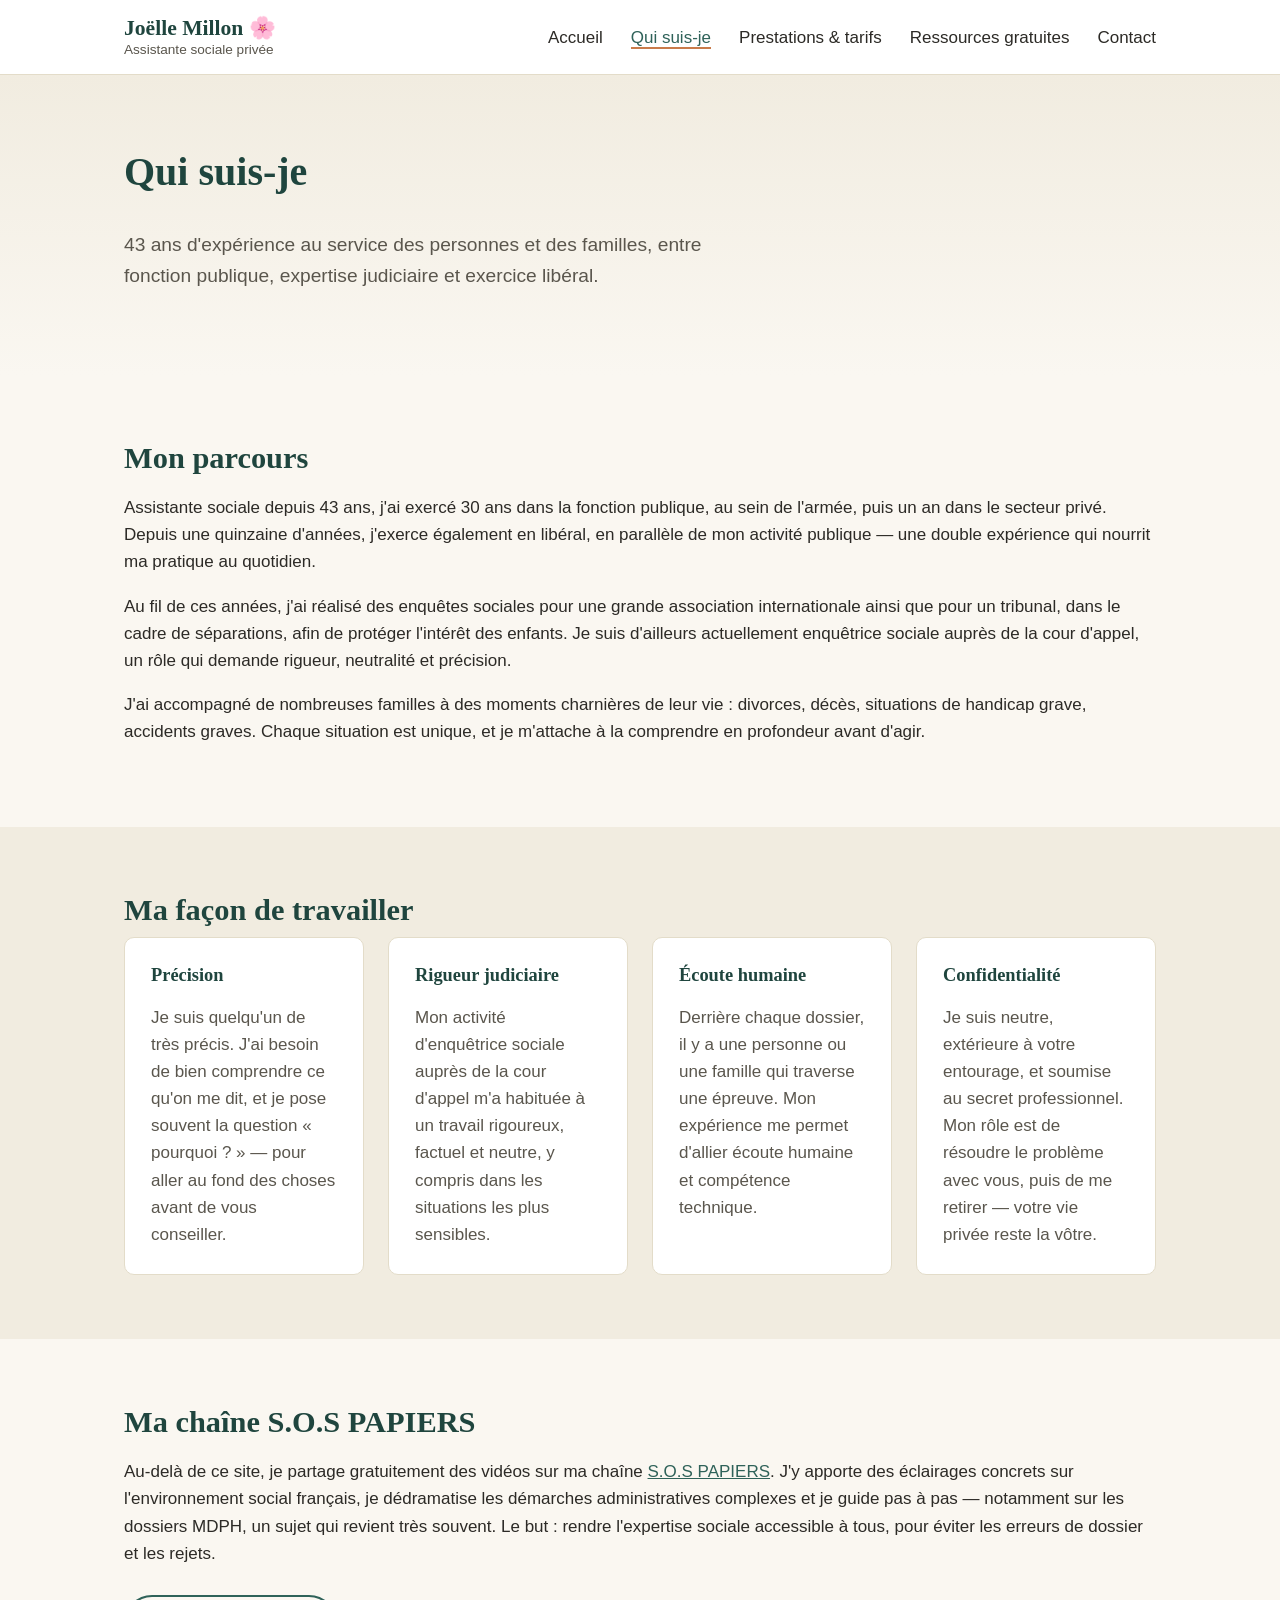
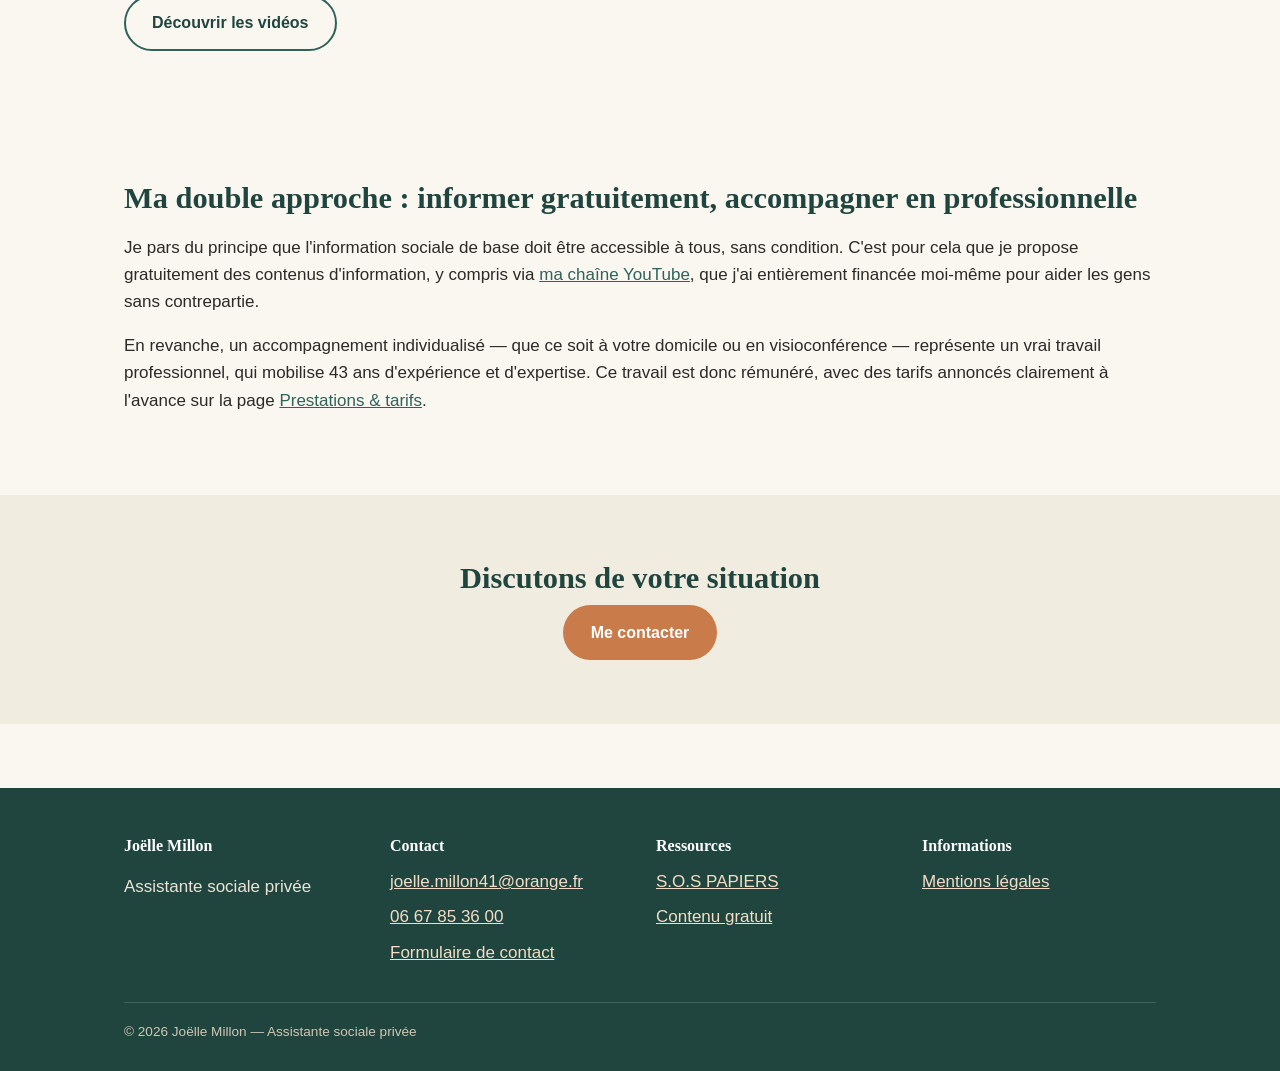
==== a-propos.html @ df6d08ad "Ajoute le site as-privee de Joëlle Millon Import du site statique (accueil, à propos, prestations, r" ====
<!DOCTYPE html>
<html lang="fr">
<head>
<meta charset="UTF-8">
<meta name="viewport" content="width=device-width, initial-scale=1.0">
<title>Qui suis-je — Joëlle Millon, assistante sociale</title>
<meta name="description" content="43 ans d'expérience comme assistante sociale, dont 30 ans dans la fonction publique et 15 ans en libéral. Enquêtes sociales, expertise judiciaire, accompagnement des familles.">
<link rel="icon" href="assets/img/favicon.svg" type="image/svg+xml">
<link rel="stylesheet" href="assets/css/style.css">
</head>
<body>

<header class="site-header">
  <div class="nav-wrap">
    <a href="index.html" class="brand">
      <span class="brand-name">Joëlle Millon 🌸</span>
      <span class="brand-tagline">Assistante sociale privée</span>
    </a>
    <button class="nav-toggle" aria-expanded="false" aria-label="Ouvrir le menu">☰ Menu</button>
    <nav class="main-nav">
      <ul>
        <li><a href="index.html">Accueil</a></li>
        <li><a href="a-propos.html" aria-current="page">Qui suis-je</a></li>
        <li><a href="prestations.html">Prestations &amp; tarifs</a></li>
        <li><a href="ressources.html">Ressources gratuites</a></li>
        <li><a href="contact.html">Contact</a></li>
      </ul>
    </nav>
  </div>
</header>

<main>

  <section class="hero">
    <div class="container">
      <h1>Qui suis-je</h1>
      <p class="lead">43 ans d'expérience au service des personnes et des familles, entre fonction publique, expertise judiciaire et exercice libéral.</p>
    </div>
  </section>

  <section class="section">
    <div class="container">
      <h2 class="section-title">Mon parcours</h2>
      <p>Assistante sociale depuis 43 ans, j'ai exercé 30 ans dans la fonction publique, au sein de l'armée, puis un an dans le secteur privé. Depuis une quinzaine d'années, j'exerce également en libéral, en parallèle de mon activité publique — une double expérience qui nourrit ma pratique au quotidien.</p>
      <p>Au fil de ces années, j'ai réalisé des enquêtes sociales pour une grande association internationale ainsi que pour un tribunal, dans le cadre de séparations, afin de protéger l'intérêt des enfants. Je suis d'ailleurs actuellement enquêtrice sociale auprès de la cour d'appel, un rôle qui demande rigueur, neutralité et précision.</p>
      <p>J'ai accompagné de nombreuses familles à des moments charnières de leur vie : divorces, décès, situations de handicap grave, accidents graves. Chaque situation est unique, et je m'attache à la comprendre en profondeur avant d'agir.</p>
    </div>
  </section>

  <section class="section section-alt">
    <div class="container">
      <h2 class="section-title">Ma façon de travailler</h2>
      <div class="card-grid">
        <div class="card">
          <h3>Précision</h3>
          <p>Je suis quelqu'un de très précis. J'ai besoin de bien comprendre ce qu'on me dit, et je pose souvent la question « pourquoi ? » — pour aller au fond des choses avant de vous conseiller.</p>
        </div>
        <div class="card">
          <h3>Rigueur judiciaire</h3>
          <p>Mon activité d'enquêtrice sociale auprès de la cour d'appel m'a habituée à un travail rigoureux, factuel et neutre, y compris dans les situations les plus sensibles.</p>
        </div>
        <div class="card">
          <h3>Écoute humaine</h3>
          <p>Derrière chaque dossier, il y a une personne ou une famille qui traverse une épreuve. Mon expérience me permet d'allier écoute humaine et compétence technique.</p>
        </div>
        <div class="card">
          <h3>Confidentialité</h3>
          <p>Je suis neutre, extérieure à votre entourage, et soumise au secret professionnel. Mon rôle est de résoudre le problème avec vous, puis de me retirer — votre vie privée reste la vôtre.</p>
        </div>
      </div>
    </div>
  </section>

  <section class="section">
    <div class="container">
      <h2 class="section-title">Ma chaîne S.O.S PAPIERS</h2>
      <p>Au-delà de ce site, je partage gratuitement des vidéos sur ma chaîne <a href="https://www.youtube.com/@s.o.spapiers732" target="_blank" rel="noopener">S.O.S PAPIERS</a>. J'y apporte des éclairages concrets sur l'environnement social français, je dédramatise les démarches administratives complexes et je guide pas à pas — notamment sur les dossiers MDPH, un sujet qui revient très souvent. Le but : rendre l'expertise sociale accessible à tous, pour éviter les erreurs de dossier et les rejets.</p>
      <div class="btn-row">
        <a href="ressources.html" class="btn btn-secondary">Découvrir les vidéos</a>
      </div>
    </div>
  </section>

  <section class="section">
    <div class="container">
      <h2 class="section-title">Ma double approche : informer gratuitement, accompagner en professionnelle</h2>
      <p>Je pars du principe que l'information sociale de base doit être accessible à tous, sans condition. C'est pour cela que je propose gratuitement des contenus d'information, y compris via
        <a href="https://www.youtube.com/@s.o.spapiers732" target="_blank" rel="noopener">ma chaîne YouTube</a>,
        que j'ai entièrement financée moi-même pour aider les gens sans contrepartie.</p>
      <p>En revanche, un accompagnement individualisé — que ce soit à votre domicile ou en visioconférence — représente un vrai travail professionnel, qui mobilise 43 ans d'expérience et d'expertise. Ce travail est donc rémunéré, avec des tarifs annoncés clairement à l'avance sur la page <a href="prestations.html">Prestations &amp; tarifs</a>.</p>
    </div>
  </section>

  <section class="section section-alt text-center">
    <div class="container">
      <h2 class="section-title">Discutons de votre situation</h2>
      <a href="contact.html" class="btn btn-primary">Me contacter</a>
    </div>
  </section>

</main>

<footer class="site-footer">
  <div class="container">
    <div class="footer-grid">
      <div>
        <h4>Joëlle Millon</h4>
        <p>Assistante sociale privée</p>
      </div>
      <div>
        <h4>Contact</h4>
        <ul>
          <li><a href="mailto:joelle.millon41@orange.fr">joelle.millon41@orange.fr</a></li>
          <li><a href="tel:+33667853600">06 67 85 36 00</a></li>
          <li><a href="contact.html">Formulaire de contact</a></li>
        </ul>
      </div>
      <div>
        <h4>Ressources</h4>
        <ul>
          <li><a href="https://www.youtube.com/@s.o.spapiers732" target="_blank" rel="noopener">S.O.S PAPIERS</a></li>
          <li><a href="ressources.html">Contenu gratuit</a></li>
        </ul>
      </div>
      <div>
        <h4>Informations</h4>
        <ul>
          <li><a href="mentions-legales.html">Mentions légales</a></li>
        </ul>
      </div>
    </div>
    <div class="footer-bottom">
      <span>&copy; 2026 Joëlle Millon — Assistante sociale privée</span>
    </div>
  </div>
</footer>

<script src="assets/js/main.js"></script>
</body>
</html>
---- assets/css/style.css ----
/* =========================================================
   Joëlle Millon — Assistante sociale privée
   Feuille de style principale
   ========================================================= */

:root {
  --color-bg: #faf7f1;
  --color-bg-alt: #f1ece0;
  --color-card: #ffffff;
  --color-text: #2c2a26;
  --color-text-light: #5a564d;
  --color-primary: #2f6259;
  --color-primary-dark: #1f453e;
  --color-accent: #c97b4a;
  --color-accent-dark: #a8623a;
  --color-border: #e3dcc9;
  --color-warning-bg: #fff4dd;
  --color-warning-border: #e8b64f;
  --font-heading: Georgia, "Times New Roman", serif;
  --font-body: -apple-system, BlinkMacSystemFont, "Segoe UI", Roboto, Helvetica, Arial, sans-serif;
  --max-width: 1080px;
  --radius: 10px;
}

* {
  box-sizing: border-box;
}

html {
  scroll-behavior: smooth;
}

html, body {
  max-width: 100%;
  overflow-x: hidden;
}

body {
  margin: 0;
  font-family: var(--font-body);
  color: var(--color-text);
  background: var(--color-bg);
  line-height: 1.6;
  font-size: 17px;
}

img {
  max-width: 100%;
  display: block;
}

a {
  color: var(--color-primary);
}

h1, h2, h3, h4 {
  font-family: var(--font-heading);
  color: var(--color-primary-dark);
  line-height: 1.25;
  margin-top: 0;
}

.container {
  max-width: var(--max-width);
  margin: 0 auto;
  padding: 0 24px;
}

.section {
  padding: 64px 0;
}

.section-alt {
  background: var(--color-bg-alt);
}

.section-title {
  font-size: 1.9rem;
  margin-bottom: 8px;
}

.section-intro {
  color: var(--color-text-light);
  max-width: 640px;
  margin-bottom: 36px;
}

/* ---------- Boîte "à compléter" ---------- */
.a-completer {
  background: var(--color-warning-bg);
  border: 1px solid var(--color-warning-border);
  border-radius: var(--radius);
  padding: 14px 18px;
  font-size: 0.95rem;
  color: #6b5a1f;
  margin: 16px 0;
}

.a-completer strong {
  color: #4d3f14;
}

/* ---------- En-tête / navigation ---------- */
.site-header {
  background: var(--color-card);
  border-bottom: 1px solid var(--color-border);
  position: sticky;
  top: 0;
  z-index: 50;
}

.nav-wrap {
  max-width: var(--max-width);
  margin: 0 auto;
  padding: 16px 24px;
  display: flex;
  align-items: center;
  justify-content: space-between;
}

.brand {
  display: flex;
  flex-direction: column;
  text-decoration: none;
  line-height: 1.2;
}

.brand-name {
  font-family: var(--font-heading);
  font-size: 1.35rem;
  color: var(--color-primary-dark);
  font-weight: bold;
}

.brand-tagline {
  font-size: 0.85rem;
  color: var(--color-text-light);
}

.nav-toggle {
  display: none;
  background: none;
  border: 1px solid var(--color-border);
  border-radius: 8px;
  padding: 8px 12px;
  font-size: 1rem;
  cursor: pointer;
}

.main-nav ul {
  list-style: none;
  display: flex;
  gap: 28px;
  margin: 0;
  padding: 0;
}

.main-nav a {
  text-decoration: none;
  color: var(--color-text);
  font-weight: 500;
}

.main-nav a:hover,
.main-nav a[aria-current="page"] {
  color: var(--color-primary);
  border-bottom: 2px solid var(--color-accent);
}

@media (max-width: 760px) {
  .nav-toggle {
    display: inline-block;
  }
  .main-nav {
    display: none;
    width: 100%;
  }
  .main-nav.is-open {
    display: block;
  }
  .main-nav ul {
    flex-direction: column;
    gap: 4px;
    padding: 12px 0;
  }
  .main-nav a {
    display: block;
    padding: 10px 0;
  }
  .nav-wrap {
    flex-wrap: wrap;
  }
}

/* ---------- Bouton ---------- */
.btn {
  display: inline-block;
  padding: 13px 26px;
  border-radius: 999px;
  text-decoration: none;
  font-weight: 600;
  border: 2px solid transparent;
  cursor: pointer;
  font-size: 1rem;
}

.btn-primary {
  background: var(--color-accent);
  color: #fff;
}

.btn-primary:hover {
  background: var(--color-accent-dark);
}

.btn-secondary {
  background: transparent;
  border-color: var(--color-primary);
  color: var(--color-primary-dark);
}

.btn-secondary:hover {
  background: var(--color-primary);
  color: #fff;
}

.btn-row {
  display: flex;
  gap: 16px;
  flex-wrap: wrap;
  margin-top: 28px;
}

/* ---------- Hero ---------- */
.hero {
  padding: 72px 0 64px;
  background: linear-gradient(180deg, var(--color-bg-alt), var(--color-bg));
}

.hero h1 {
  font-size: 2.5rem;
  max-width: 760px;
}

.hero p.lead {
  font-size: 1.2rem;
  color: var(--color-text-light);
  max-width: 620px;
}

@media (max-width: 600px) {
  .hero h1 {
    font-size: 1.9rem;
  }
  .hero p.lead {
    font-size: 1.05rem;
  }
  .section-title {
    font-size: 1.5rem;
  }
}

.hero-badges {
  display: flex;
  flex-wrap: wrap;
  gap: 12px;
  margin-top: 24px;
}

.badge {
  background: var(--color-card);
  border: 1px solid var(--color-border);
  border-radius: 999px;
  padding: 8px 16px;
  font-size: 0.9rem;
  color: var(--color-primary-dark);
}

/* ---------- Cartes ---------- */
.card-grid {
  display: grid;
  grid-template-columns: repeat(auto-fit, minmax(240px, 1fr));
  gap: 24px;
}

.card {
  background: var(--color-card);
  border: 1px solid var(--color-border);
  border-radius: var(--radius);
  padding: 26px;
}

.card h3 {
  font-size: 1.15rem;
  margin-bottom: 10px;
}

.card p {
  color: var(--color-text-light);
  margin-bottom: 0;
}

/* ---------- Citation / mise en avant ---------- */
.pull-quote {
  border-left: 4px solid var(--color-accent);
  padding: 6px 0 6px 24px;
  font-family: var(--font-heading);
  font-size: 1.3rem;
  color: var(--color-primary-dark);
  margin: 32px 0;
}

/* ---------- Tableau tarifs ---------- */
.table-scroll {
  overflow-x: auto;
}

.pricing-table {
  width: 100%;
  border-collapse: collapse;
  background: var(--color-card);
  border-radius: var(--radius);
  overflow: hidden;
  border: 1px solid var(--color-border);
}

.pricing-table th,
.pricing-table td {
  text-align: left;
  padding: 16px 20px;
  border-bottom: 1px solid var(--color-border);
}

.pricing-table th {
  background: var(--color-primary);
  color: #fff;
  font-family: var(--font-heading);
  font-weight: normal;
}

.pricing-table tr:last-child td {
  border-bottom: none;
}

.price {
  font-weight: bold;
  color: var(--color-accent-dark);
  white-space: nowrap;
}

/* ---------- Formulaire ---------- */
form {
  max-width: 640px;
}

.form-field {
  margin-bottom: 20px;
}

label {
  display: block;
  font-weight: 600;
  margin-bottom: 6px;
}

input[type="text"],
input[type="email"],
input[type="tel"],
select,
textarea {
  width: 100%;
  padding: 12px 14px;
  border: 1px solid var(--color-border);
  border-radius: 8px;
  font-family: inherit;
  font-size: 1rem;
  background: var(--color-card);
  color: var(--color-text);
}

textarea {
  min-height: 150px;
  resize: vertical;
}

.form-hint {
  font-size: 0.88rem;
  color: var(--color-text-light);
  margin-top: 4px;
}

.checkbox-field {
  display: flex;
  align-items: flex-start;
  gap: 10px;
}

.checkbox-field input {
  margin-top: 5px;
}

/* ---------- Liste de vérification ---------- */
.checklist {
  padding-left: 0;
  list-style: none;
}

.checklist li {
  padding-left: 30px;
  position: relative;
  margin-bottom: 12px;
}

.checklist li::before {
  content: "✓";
  position: absolute;
  left: 0;
  color: var(--color-primary);
  font-weight: bold;
}

/* ---------- Pied de page ---------- */
.site-footer {
  background: var(--color-primary-dark);
  color: #eae5d8;
  padding: 48px 0 28px;
  margin-top: 64px;
}

.site-footer a {
  color: #f4dcc6;
}

.footer-grid {
  display: grid;
  grid-template-columns: repeat(auto-fit, minmax(200px, 1fr));
  gap: 32px;
  margin-bottom: 28px;
}

.footer-grid h4 {
  color: #fff;
  font-size: 1rem;
  margin-bottom: 12px;
}

.footer-grid ul {
  list-style: none;
  padding: 0;
  margin: 0;
}

.footer-grid li {
  margin-bottom: 8px;
}

.footer-bottom {
  border-top: 1px solid rgba(255,255,255,0.15);
  padding-top: 18px;
  font-size: 0.85rem;
  color: #cfc7b4;
  display: flex;
  flex-wrap: wrap;
  gap: 8px 20px;
  justify-content: space-between;
}

/* ---------- Utilitaires ---------- */
.text-center {
  text-align: center;
}

.mt-0 { margin-top: 0; }
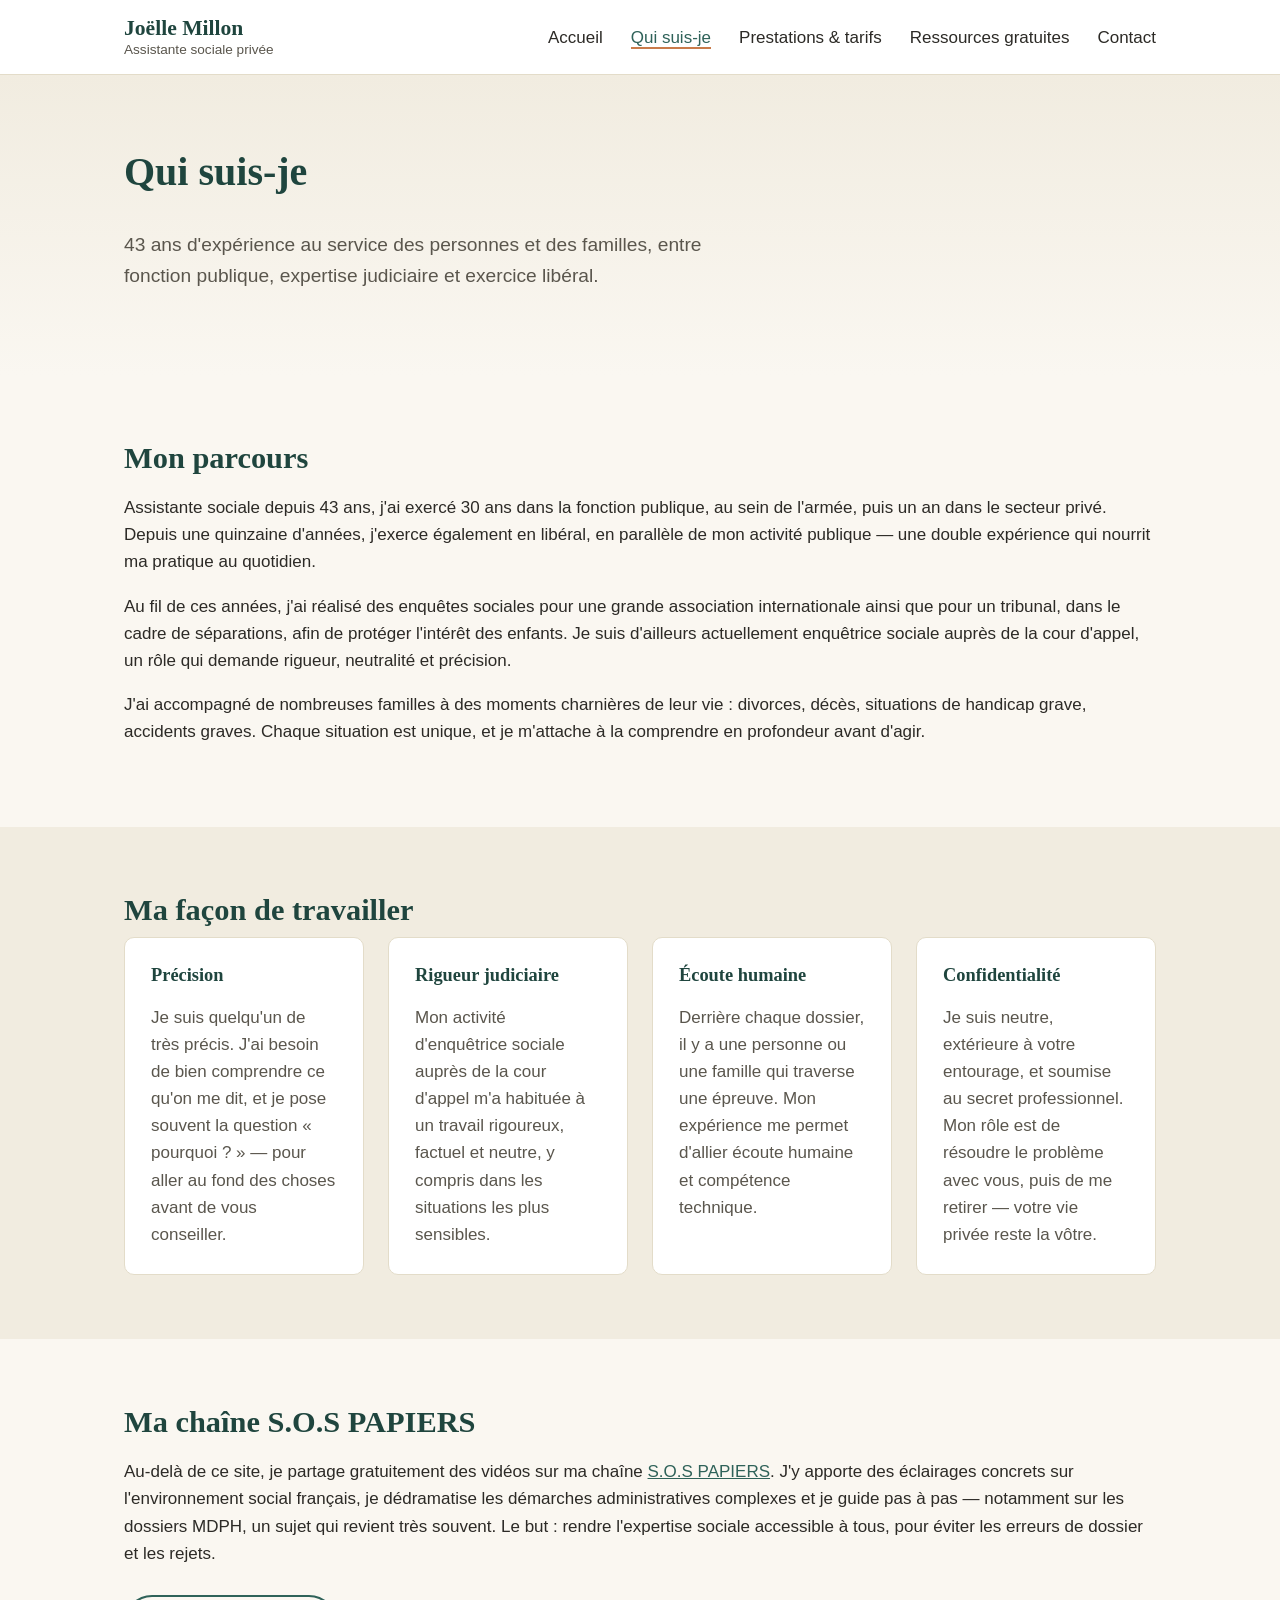
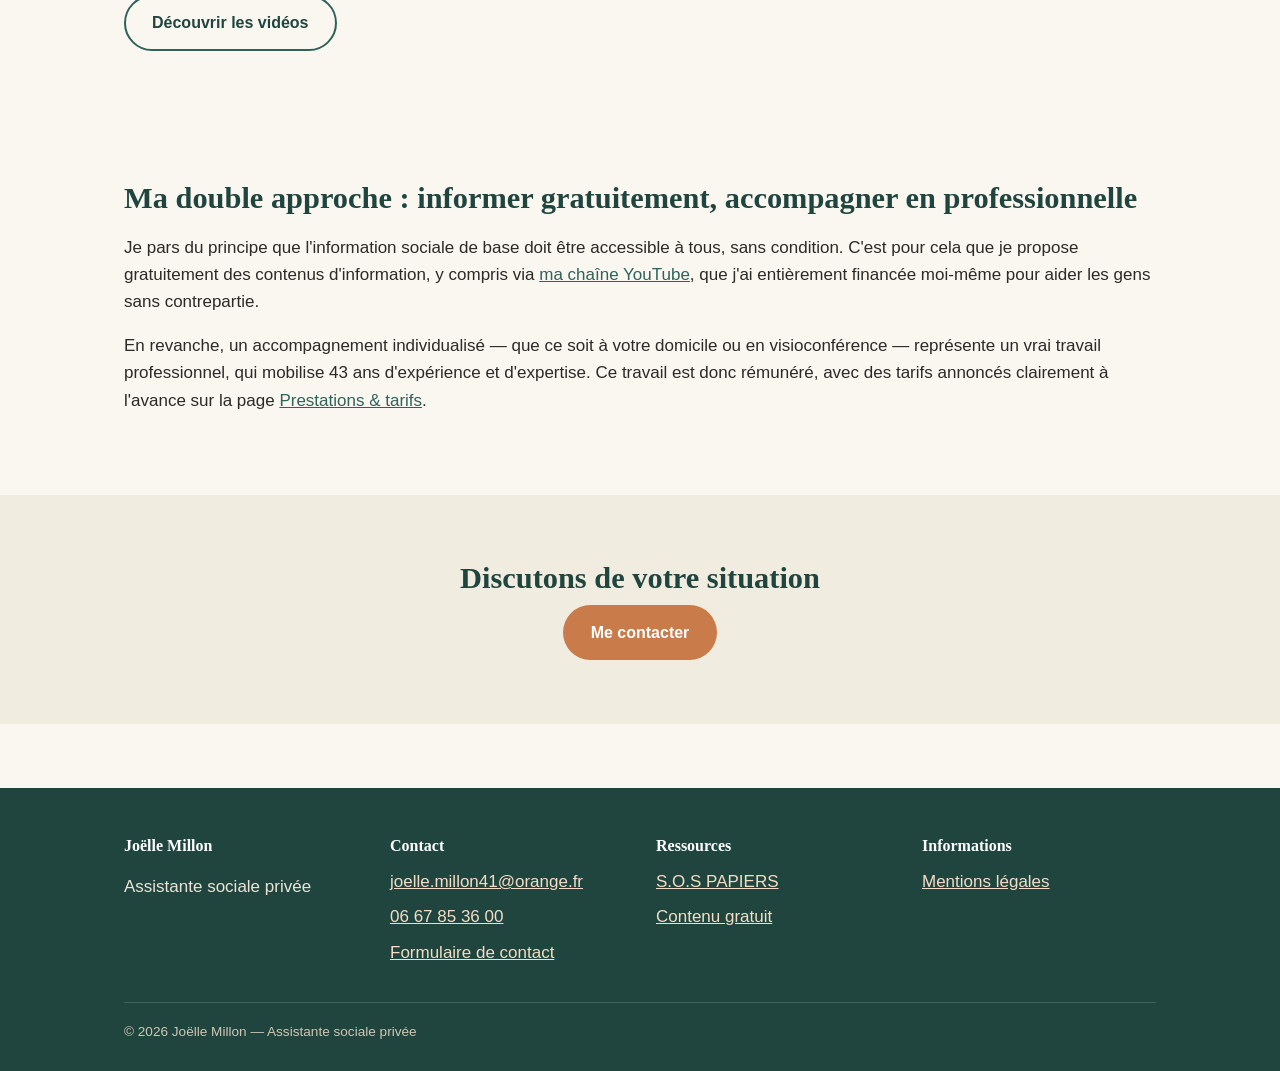
==== commit 95af1a69: "Add files via upload Mise en ligne du site" ====
--- a/a-propos.html
+++ b/a-propos.html
@@ -13,7 +13,7 @@
 <header class="site-header">
   <div class="nav-wrap">
     <a href="index.html" class="brand">
-      <span class="brand-name">Joëlle Millon 🌸</span>
+      <span class="brand-name">Joëlle Millon</span>
       <span class="brand-tagline">Assistante sociale privée</span>
     </a>
     <button class="nav-toggle" aria-expanded="false" aria-label="Ouvrir le menu">☰ Menu</button>
